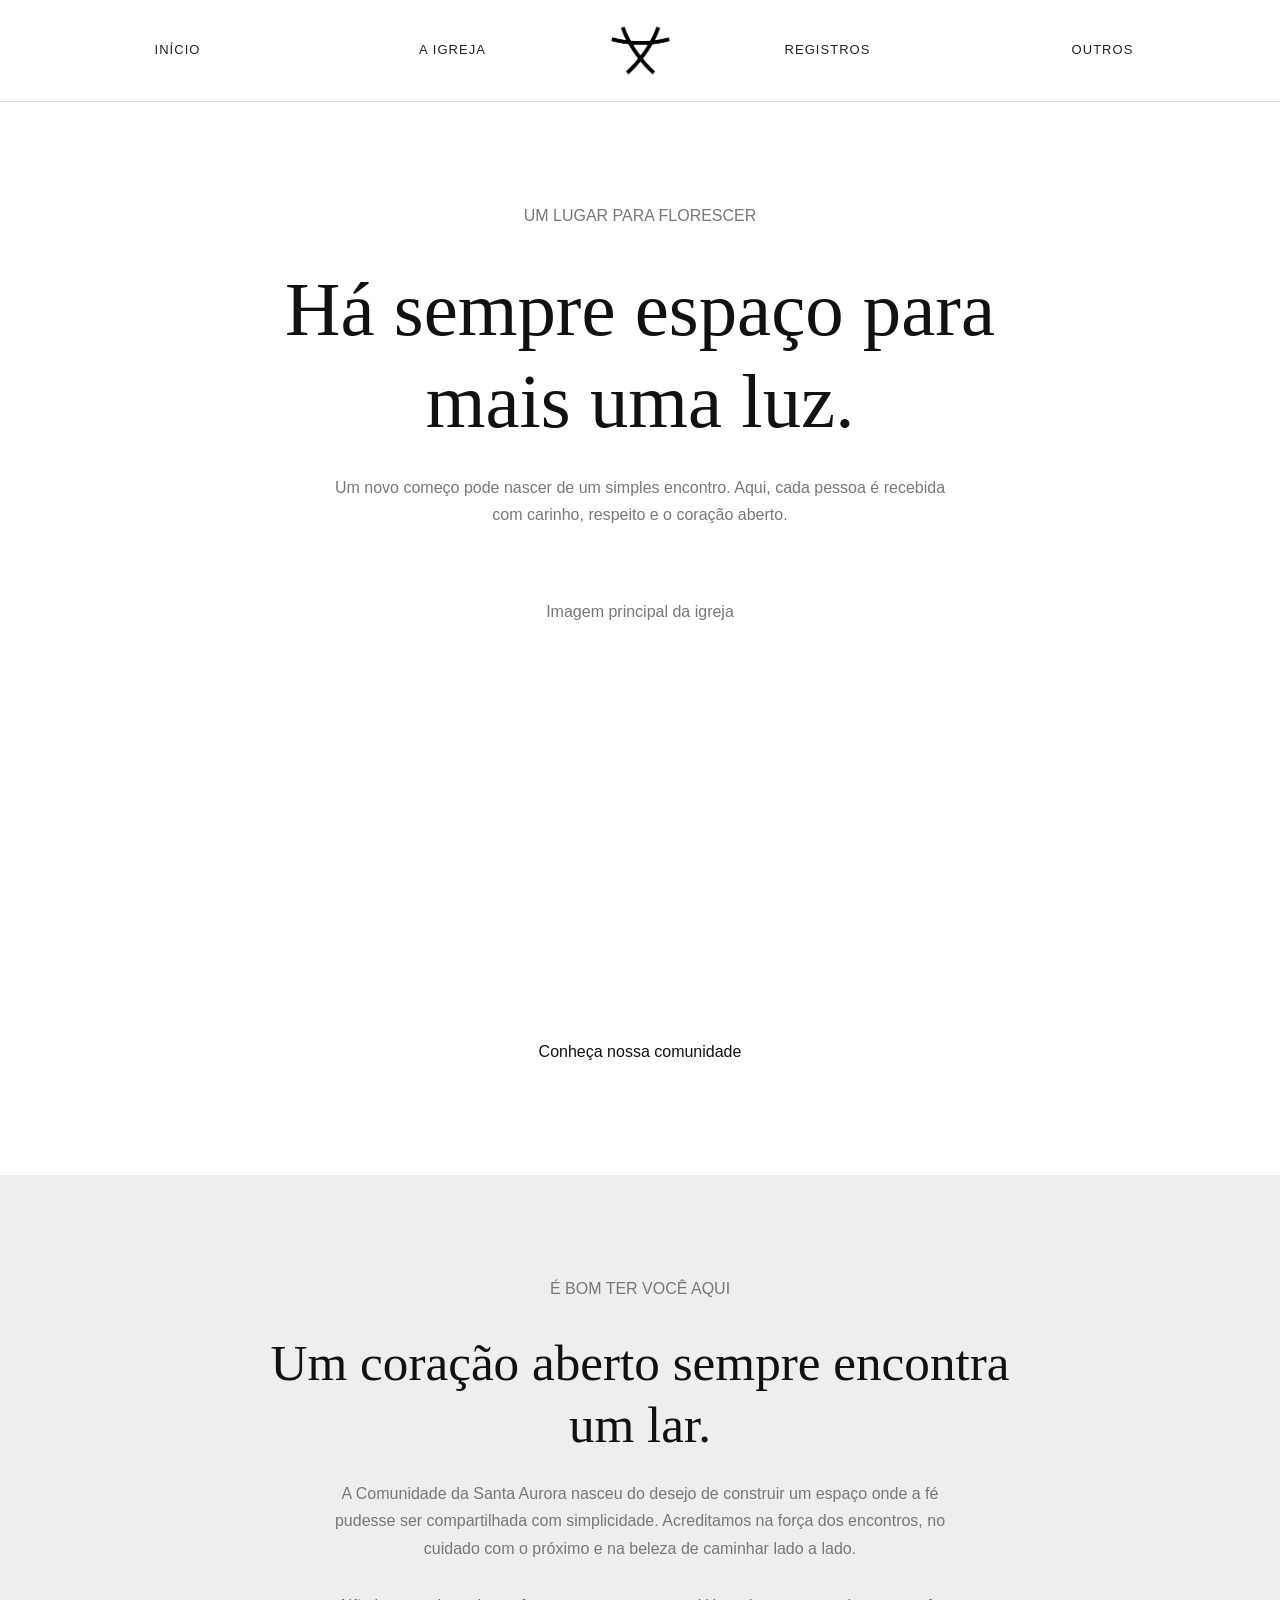
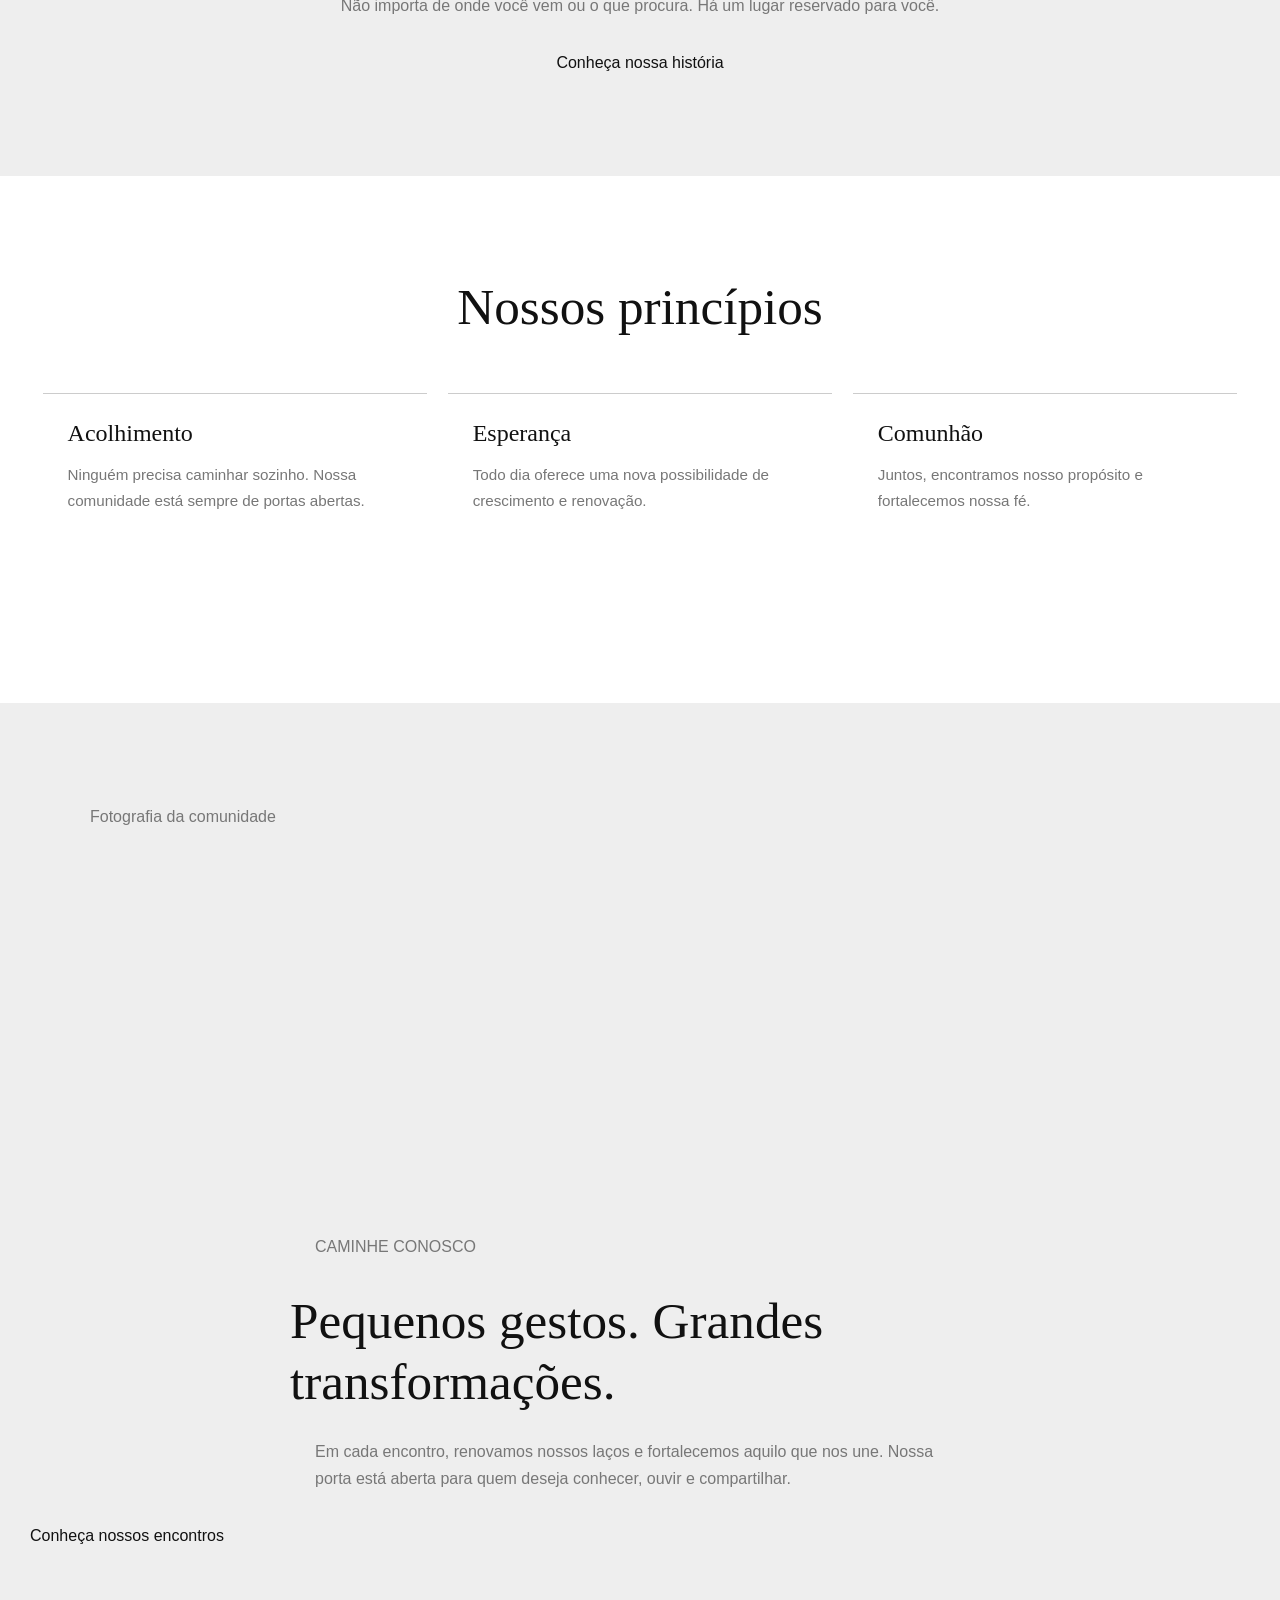
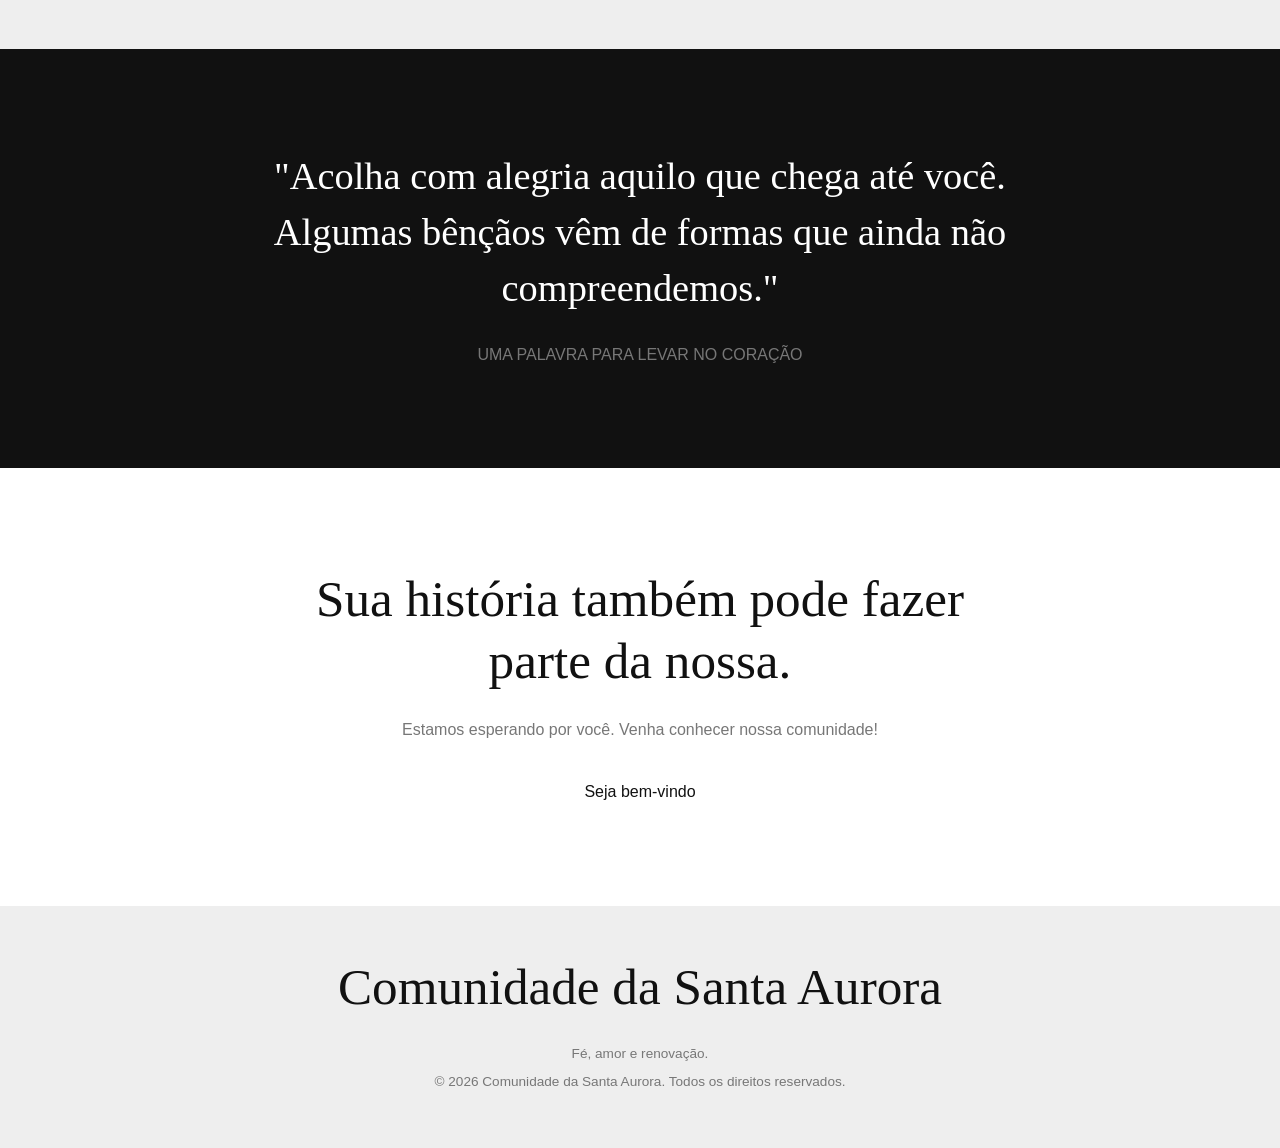
==== index.html @ d5512003 "Add files via upload" ====
<!DOCTYPE html>
<html lang="pt-BR">

<head>
    <meta charset="UTF-8">
    <meta name="viewport" content="width=device-width, initial-scale=1.0">
    <meta name="description" content="Comunidade da Santa Aurora. Um lugar de fé, amor e renovação.">
    <title>Comunidade da Santa Aurora</title>
    <link rel="stylesheet" href="./style.css">
    <link rel="stylesheet" href="css/header.css">
</head>

<body>
    <div id="site-header"></div>
    <script src="js/header.js"></script>
    
    <main>

        <!-- APRESENTAÇÃO PRINCIPAL -->
        <section id="inicio">

            <div class="logo">
                <!-- Espaço reservado para o logotipo -->
            </div>

            <p>UM LUGAR PARA FLORESCER</p>

            <h1>
                Há sempre espaço para mais uma luz.
            </h1>

            <p>
                Um novo começo pode nascer de um simples encontro.
                Aqui, cada pessoa é recebida com carinho, respeito
                e o coração aberto.
            </p>

            <!-- Espaço reservado para imagem principal -->
            <div id="imagem-principal">
                <p>Imagem principal da igreja</p>
            </div>

            <a href="bem-vindo.html">
                Conheça nossa comunidade
            </a>

        </section>


        <!-- BOAS-VINDAS -->
        <section id="boas-vindas">

            <p>É BOM TER VOCÊ AQUI</p>

            <h2>
                Um coração aberto sempre encontra um lar.
            </h2>

            <p>
                A Comunidade da Santa Aurora nasceu do desejo
                de construir um espaço onde a fé pudesse ser
                compartilhada com simplicidade.

                Acreditamos na força dos encontros, no cuidado
                com o próximo e na beleza de caminhar lado a lado.
            </p>

            <p>
                Não importa de onde você vem ou o que procura.
                Há um lugar reservado para você.
            </p>

            <a href="historia.html">Conheça nossa história</a>

        </section>


        <!-- PRINCÍPIOS DA COMUNIDADE -->
        <section id="principios">

            <h2>Nossos princípios</h2>

            <article>
                <h3>Acolhimento</h3>
                <p>
                    Ninguém precisa caminhar sozinho.
                    Nossa comunidade está sempre de portas abertas.
                </p>
            </article>

            <article>
                <h3>Esperança</h3>
                <p>
                    Todo dia oferece uma nova possibilidade
                    de crescimento e renovação.
                </p>
            </article>

            <article>
                <h3>Comunhão</h3>
                <p>
                    Juntos, encontramos nosso propósito
                    e fortalecemos nossa fé.
                </p>
            </article>

        </section>


        <!-- APRESENTAÇÃO DA COMUNIDADE -->
        <section id="comunidade">

            <!-- Espaço reservado para fotografia -->
            <div id="imagem-comunidade">
                <p>Fotografia da comunidade</p>
            </div>

            <p>CAMINHE CONOSCO</p>

            <h2>
                Pequenos gestos.
                Grandes transformações.
            </h2>

            <p>
                Em cada encontro, renovamos nossos laços e
                fortalecemos aquilo que nos une.

                Nossa porta está aberta para quem deseja
                conhecer, ouvir e compartilhar.
            </p>

            <a href="encontros.html">Conheça nossos encontros</a>

        </section>


        <!-- MENSAGEM FINAL -->
        <section id="mensagem">

            <blockquote>
                "Acolha com alegria aquilo que chega até você.
                Algumas bênçãos vêm de formas que ainda
                não compreendemos."
            </blockquote>

            <p>UMA PALAVRA PARA LEVAR NO CORAÇÃO</p>

        </section>


        <!-- CONVITE FINAL -->
        <section id="convite">

            <h2>
                Sua história também pode fazer parte da nossa.
            </h2>

            <p>
                Estamos esperando por você.
                Venha conhecer nossa comunidade!
            </p>

            <a href="bem-vindo.html">Seja bem-vindo</a>

        </section>

    </main>


    <!-- RODAPÉ -->
    <footer>

        <h2>Comunidade da Santa Aurora</h2>

        <p>Fé, amor e renovação.</p>

        <p>
            © 2026 Comunidade da Santa Aurora.
            Todos os direitos reservados.
        </p>

    </footer>

</body>

</html>
---- style.css ----
/* ========================================
   SANTA AURORA — ESTILO
======================================== */

:root {
    --white: #ffffff;
    --black: #111111;
    --gray: #777777;
    --light-gray: #eeeeee;
    --dark-gray: #333333;

    --font-title: Georgia, "Times New Roman", serif;
    --font-body: Arial, Helvetica, sans-serif;

    --container: 1100px;
}

/* RESET */

* {
    margin: 0;
    padding: 0;
    box-sizing: border-box;
}

html {
    scroll-behavior: smooth;
}

body {
    background: var(--white);
    color: var(--black);
    font-family: var(--font-body);
    font-size: 16px;
    line-height: 1.7;
}

a {
    color: inherit;
    text-decoration: none;
}

/* ESTRUTURA */

main {
    width: 100%;
}

section {
    padding: 100px 30px;
}

section>* {
    max-width: var(--container);
    margin-left: auto;
    margin-right: auto;
}

/* TIPOGRAFIA */

h1,
h2,
h3 {
    font-family: var(--font-title);
    font-weight: normal;
    line-height: 1.2;
}

h1 {
    font-size: clamp(3rem, 6vw, 5rem);
}

h2 {
    font-size: clamp(2.2rem, 4vw, 3.2rem);
    margin-bottom: 25px;
}

h3 {
    font-size: 1.5rem;
    margin-bottom: 15px;
}

p {
    color: var(--gray);
}

.kicker {
    font-size: 0.75rem;
    font-weight: bold;
    letter-spacing: 0.2em;
    text-transform: uppercase;
    color: var(--gray);
    margin-bottom: 20px;
}

/* BOTÕES E LINKS */

.button {
    display: inline-block;
    padding: 14px 30px;

    background: var(--black);
    color: var(--white);

    font-size: 0.85rem;
    letter-spacing: 0.05em;

    transition: background 0.2s;
}

.button:hover {
    background: var(--dark-gray);
}

/* IMAGENS */

.image-placeholder {
    width: 100%;
    min-height: 300px;

    display: flex;
    align-items: center;
    justify-content: center;

    background: var(--light-gray);
    color: var(--gray);

    font-size: 0.75rem;
    letter-spacing: 0.15em;
    text-transform: uppercase;
}

/* INÍCIO */

#inicio {
    padding-top: 100px;
    padding-bottom: 110px;
    text-align: center;
}

#inicio .logo-placeholder {
    width: 90px;
    height: 90px;
    margin: 0 auto 40px;
    background: var(--light-gray);
}

#inicio .logo-placeholder::after {
    content: "LOGO";
    display: flex;
    height: 100%;
    align-items: center;
    justify-content: center;
    color: var(--gray);
    font-size: 0.7rem;
    letter-spacing: 0.15em;
}

#inicio h1 {
    max-width: 850px;
    margin-bottom: 25px;
}

#inicio p {
    max-width: 620px;
    margin: 0 auto 35px;
}

#imagem-principal {
    max-width: 1000px;
    min-height: 440px;
    margin-top: 70px;
}

/* BOAS-VINDAS */

#boas-vindas {
    background: var(--light-gray);
    text-align: center;
}

#boas-vindas h2 {
    max-width: 750px;
}

#boas-vindas p {
    max-width: 650px;
    margin-bottom: 30px;
}

/* PRINCÍPIOS */

#principios {
    text-align: center;
}

#principios>h2 {
    margin-bottom: 55px;
}

#principios article {
    display: inline-block;
    vertical-align: top;

    width: calc(33.333% - 22px);
    min-height: 210px;

    padding: 25px;
    margin: 0 8px;

    border-top: 1px solid #cccccc;
    text-align: left;
}

#principios article h3 {
    color: var(--black);
}

#principios article p {
    font-size: 0.95rem;
}

/* COMUNIDADE */

#comunidade {
    background: var(--light-gray);
}

#imagem-comunidade {
    min-height: 380px;
    margin-bottom: 50px;
}

#comunidade h2 {
    max-width: 700px;
}

#comunidade p {
    max-width: 650px;
    margin-bottom: 30px;
}

/* MENSAGEM */

#mensagem {
    background: var(--black);
    color: var(--white);
    text-align: center;
}

#mensagem blockquote {
    max-width: 850px;
    margin: 0 auto 25px;

    font-family: var(--font-title);
    font-size: clamp(1.8rem, 3vw, 2.7rem);
    line-height: 1.45;
}

#mensagem cite {
    color: #aaaaaa;
    font-size: 0.85rem;
    font-style: normal;
}

/* CONVITE */

#convite {
    text-align: center;
}

#convite h2 {
    max-width: 750px;
}

#convite p {
    max-width: 600px;
    margin-bottom: 35px;
}

/* RODAPÉ */

footer {
    padding: 50px 25px;
    background: var(--light-gray);
    text-align: center;
}

footer p {
    font-size: 0.85rem;
    margin-bottom: 5px;
}

footer p:first-child {
    color: var(--black);
    font-family: var(--font-title);
    font-size: 1.4rem;
}

/* RESPONSIVIDADE */

@media (max-width: 768px) {
    section {
        padding: 70px 22px;
    }

    #inicio {
        padding-top: 65px;
    }

    #imagem-principal {
        min-height: 280px;
        margin-top: 45px;
    }

    #imagem-comunidade {
        min-height: 250px;
    }

    #principios article {
        display: block;
        width: 100%;
        min-height: auto;
        margin: 20px 0;
    }
}

@media (max-width: 480px) {
    body {
        font-size: 15px;
    }

    section {
        padding: 55px 20px;
    }

    #imagem-principal {
        min-height: 220px;
    }

    .button {
        width: 100%;
        text-align: center;
    }
}
---- css/header.css ----
.site-header {
  width: 100%;
  background: #ffffff;
  border-bottom: 1px solid #dddddd;
  padding: 18px 40px;
}

.header-nav {
  max-width: 1200px;
  margin: 0 auto;

  display: grid;
  grid-template-columns: 1fr 1fr 100px 1fr 1fr;
  align-items: center;
  text-align: center;
}

.header-nav a {
  color: #222222;
  font-family: Arial, sans-serif;
  font-size: 13px;
  font-weight: 500;
  letter-spacing: 0.08em;
  text-transform: uppercase;
  text-decoration: none;

  transition: color 0.2s;
}

.header-nav a:hover {
  color: #888888;
}

.header-logo {
  display: flex;
  justify-content: center;
  align-items: center;
}

.header-logo img {
  width: 65px;
  height: 65px;
  object-fit: contain;
}

/* MOBILE */

@media (max-width: 600px) {
  .site-header {
    padding: 15px 12px;
  }

  .header-nav {
    grid-template-columns: 1fr 1fr 65px 1fr 1fr;
    gap: 5px;
  }

  .header-nav a {
    font-size: 9px;
    letter-spacing: 0;
  }

  .header-logo img {
    width: 45px;
    height: 45px;
  }
}
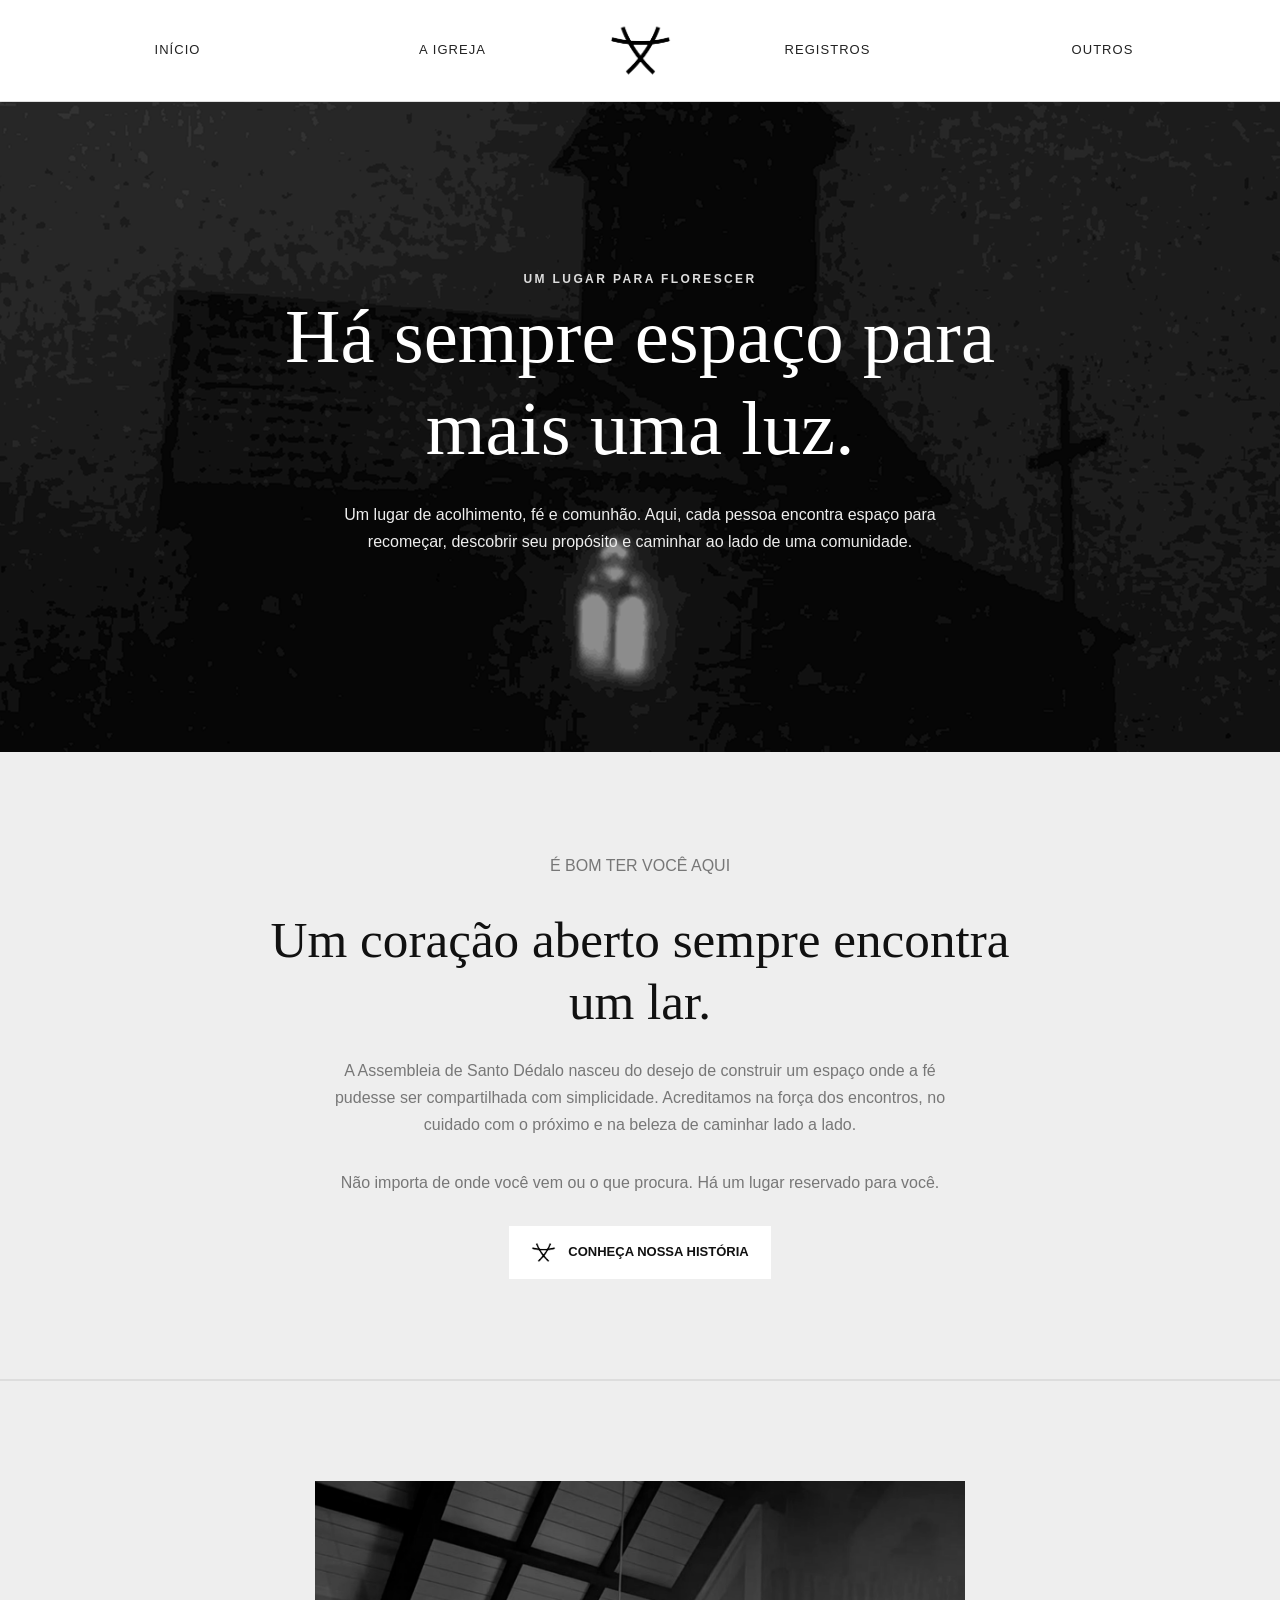
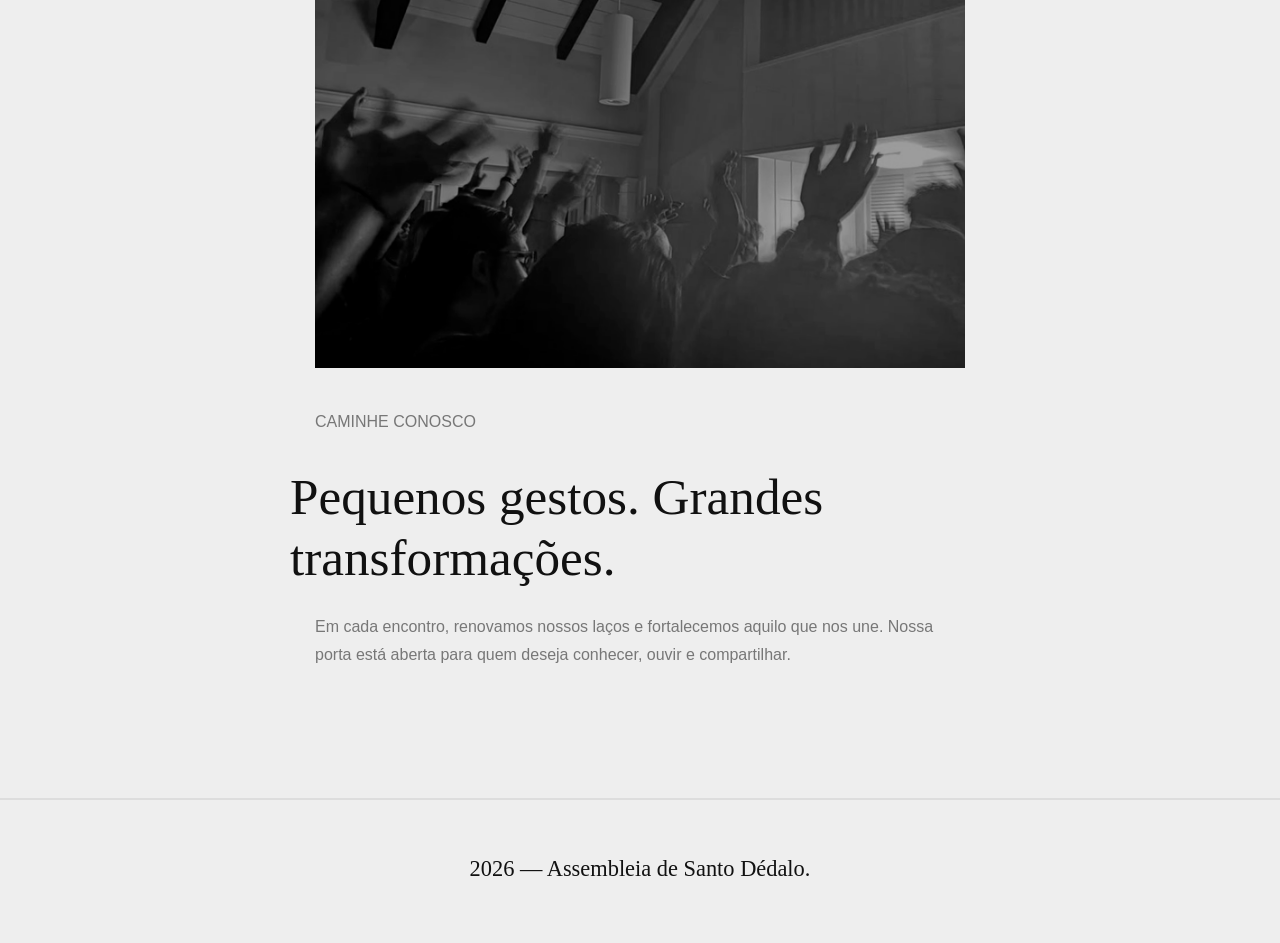
==== commit caaacb76: "aaaa" ====
--- a/index.html
+++ b/index.html
@@ -4,8 +4,8 @@
 <head>
     <meta charset="UTF-8">
     <meta name="viewport" content="width=device-width, initial-scale=1.0">
-    <meta name="description" content="Comunidade da Santa Aurora. Um lugar de fé, amor e renovação.">
-    <title>Comunidade da Santa Aurora</title>
+    <meta name="description" content="Assembleia de Santo Dédalo. Um lugar de fé, amor e renovação.">
+    <title>Assembleia de Santo Dédalo</title>
     <link rel="stylesheet" href="./style.css">
     <link rel="stylesheet" href="css/header.css">
 </head>
@@ -13,37 +13,26 @@
 <body>
     <div id="site-header"></div>
     <script src="js/header.js"></script>
-    
+
     <main>
 
         <!-- APRESENTAÇÃO PRINCIPAL -->
         <section id="inicio">
-
-            <div class="logo">
-                <!-- Espaço reservado para o logotipo -->
+            <div class="hero-image">
+                <img src="./assets/foto-da-igreja.png" alt="Fotografia da igreja">
             </div>
 
-            <p>UM LUGAR PARA FLORESCER</p>
+            <div class="hero-content">
+                <span class="kicker">UM LUGAR PARA FLORESCER</span>
 
-            <h1>
-                Há sempre espaço para mais uma luz.
-            </h1>
+                <h1>Há sempre espaço para mais uma luz.</h1>
 
-            <p>
-                Um novo começo pode nascer de um simples encontro.
-                Aqui, cada pessoa é recebida com carinho, respeito
-                e o coração aberto.
-            </p>
-
-            <!-- Espaço reservado para imagem principal -->
-            <div id="imagem-principal">
-                <p>Imagem principal da igreja</p>
+                <p>
+                    Um lugar de acolhimento, fé e comunhão.
+                    Aqui, cada pessoa encontra espaço para recomeçar,
+                    descobrir seu propósito e caminhar ao lado de uma comunidade.
+                </p>
             </div>
-
-            <a href="bem-vindo.html">
-                Conheça nossa comunidade
-            </a>
-
         </section>
 
 
@@ -57,7 +46,7 @@
             </h2>
 
             <p>
-                A Comunidade da Santa Aurora nasceu do desejo
+                A Assembleia de Santo Dédalo nasceu do desejo
                 de construir um espaço onde a fé pudesse ser
                 compartilhada com simplicidade.
 
@@ -70,39 +59,10 @@
                 Há um lugar reservado para você.
             </p>
 
-            <a href="historia.html">Conheça nossa história</a>
-
-        </section>
-
-
-        <!-- PRINCÍPIOS DA COMUNIDADE -->
-        <section id="principios">
-
-            <h2>Nossos princípios</h2>
-
-            <article>
-                <h3>Acolhimento</h3>
-                <p>
-                    Ninguém precisa caminhar sozinho.
-                    Nossa comunidade está sempre de portas abertas.
-                </p>
-            </article>
-
-            <article>
-                <h3>Esperança</h3>
-                <p>
-                    Todo dia oferece uma nova possibilidade
-                    de crescimento e renovação.
-                </p>
-            </article>
-
-            <article>
-                <h3>Comunhão</h3>
-                <p>
-                    Juntos, encontramos nosso propósito
-                    e fortalecemos nossa fé.
-                </p>
-            </article>
+            <a href="historia.html" class="botao-historia">
+                <img src="./assets/simbolo-igreja.png" alt="">
+                <span>Conheça nossa história</span>
+            </a>
 
         </section>
 
@@ -112,7 +72,7 @@
 
             <!-- Espaço reservado para fotografia -->
             <div id="imagem-comunidade">
-                <p>Fotografia da comunidade</p>
+                <img src="./assets/foto-comunidade.png" alt="Fotografia da comunidade">
             </div>
 
             <p>CAMINHE CONOSCO</p>
@@ -130,54 +90,13 @@
                 conhecer, ouvir e compartilhar.
             </p>
 
-            <a href="encontros.html">Conheça nossos encontros</a>
-
         </section>
-
-
-        <!-- MENSAGEM FINAL -->
-        <section id="mensagem">
-
-            <blockquote>
-                "Acolha com alegria aquilo que chega até você.
-                Algumas bênçãos vêm de formas que ainda
-                não compreendemos."
-            </blockquote>
-
-            <p>UMA PALAVRA PARA LEVAR NO CORAÇÃO</p>
-
-        </section>
-
-
-        <!-- CONVITE FINAL -->
-        <section id="convite">
-
-            <h2>
-                Sua história também pode fazer parte da nossa.
-            </h2>
-
-            <p>
-                Estamos esperando por você.
-                Venha conhecer nossa comunidade!
-            </p>
-
-            <a href="bem-vindo.html">Seja bem-vindo</a>
-
-        </section>
-
-    </main>
 
 
     <!-- RODAPÉ -->
     <footer>
-
-        <h2>Comunidade da Santa Aurora</h2>
-
-        <p>Fé, amor e renovação.</p>
-
         <p>
-            © 2026 Comunidade da Santa Aurora.
-            Todos os direitos reservados.
+            2026 — Assembleia de Santo Dédalo.
         </p>
 
     </footer>
--- a/style.css
+++ b/style.css
@@ -1,5 +1,5 @@
 /* ========================================
-   SANTA AURORA — ESTILO
+   ESTILO — NOME DA IGREJA
 ======================================== */
 
 :root {
@@ -130,46 +130,87 @@
     text-transform: uppercase;
 }
 
-/* INÍCIO */
+
+/* ========================================
+   HERO — INÍCIO
+======================================== */
 
 #inicio {
-    padding-top: 100px;
-    padding-bottom: 110px;
-    text-align: center;
-}
-
-#inicio .logo-placeholder {
-    width: 90px;
-    height: 90px;
-    margin: 0 auto 40px;
-    background: var(--light-gray);
-}
-
-#inicio .logo-placeholder::after {
-    content: "LOGO";
+    position: relative;
+    width: 100%;
+    height: 650px;
+    min-height: 0;
+    padding: 0;
+
     display: flex;
-    height: 100%;
     align-items: center;
     justify-content: center;
-    color: var(--gray);
-    font-size: 0.7rem;
-    letter-spacing: 0.15em;
-}
-
-#inicio h1 {
+
+    overflow: hidden;
+    background: var(--black);
+    text-align: center;
+}
+
+#inicio .hero-image {
+    position: absolute;
+    inset: 0;
+
+    width: 100%;
+    max-width: none;
+    height: 100%;
+    margin: 0;
+}
+
+#inicio .hero-image img {
+    display: block;
+    width: 100%;
+    height: 100%;
+    max-width: none;
+
+    object-fit: cover;
+    object-position: center;
+}
+
+#inicio .hero-image::after {
+    content: "";
+    position: absolute;
+    inset: 0;
+
+    background: rgba(0, 0, 0, 0.45);
+}
+
+#inicio .hero-content {
+    position: relative;
+    z-index: 1;
+
+    width: 100%;
     max-width: 850px;
+    margin: 0;
+    padding: 100px 25px;
+}
+
+#inicio .hero-content .kicker {
+    color: #dddddd;
+}
+
+#inicio .hero-content h1 {
+    color: var(--white);
     margin-bottom: 25px;
 }
 
-#inicio p {
+#inicio .hero-content p {
     max-width: 620px;
     margin: 0 auto 35px;
-}
-
-#imagem-principal {
-    max-width: 1000px;
-    min-height: 440px;
-    margin-top: 70px;
+    color: #eeeeee;
+}
+
+#inicio .hero-content .button {
+    background: var(--white);
+    color: var(--black);
+}
+
+#inicio .hero-content .button:hover {
+    background: #dddddd;
 }
 
 /* BOAS-VINDAS */
@@ -188,47 +229,32 @@
     margin-bottom: 30px;
 }
 
-/* PRINCÍPIOS */
-
-#principios {
-    text-align: center;
-}
-
-#principios>h2 {
-    margin-bottom: 55px;
-}
-
-#principios article {
-    display: inline-block;
-    vertical-align: top;
-
-    width: calc(33.333% - 22px);
-    min-height: 210px;
-
-    padding: 25px;
-    margin: 0 8px;
-
-    border-top: 1px solid #cccccc;
-    text-align: left;
-}
-
-#principios article h3 {
-    color: var(--black);
-}
-
-#principios article p {
-    font-size: 0.95rem;
-}
-
 /* COMUNIDADE */
 
 #comunidade {
+    border-top: 2px solid #dddddd;
+    padding-top: 100px;
+    border-bottom: 2px solid #dddddd;
+    padding-bottom: 100px;
     background: var(--light-gray);
 }
 
+/* FOTO DA COMUNIDADE */
+
 #imagem-comunidade {
-    min-height: 380px;
-    margin-bottom: 50px;
+    width: 100%;
+    max-width: 650px;
+    aspect-ratio: 4 / 3;
+    margin: 0 auto 40px;
+    overflow: hidden;
+}
+
+#imagem-comunidade img {
+    display: block;
+    width: 100%;
+    height: 100%;
+    object-fit: cover;
+    object-position: center;
 }
 
 #comunidade h2 {
@@ -263,21 +289,6 @@
     font-style: normal;
 }
 
-/* CONVITE */
-
-#convite {
-    text-align: center;
-}
-
-#convite h2 {
-    max-width: 750px;
-}
-
-#convite p {
-    max-width: 600px;
-    margin-bottom: 35px;
-}
-
 /* RODAPÉ */
 
 footer {
@@ -297,20 +308,65 @@
     font-size: 1.4rem;
 }
 
-/* RESPONSIVIDADE */
+/* BOTÃO CONHEÇA NOSSA HISTÓRIA */
+
+a.botao-historia {
+    display: inline-flex;
+    align-items: center;
+    justify-content: center;
+    gap: 12px;
+
+    width: fit-content;
+    padding: 14px 22px;
+
+    background-color: #ffffff;
+    color: #111111 !important;
+
+    font-family: Arial, sans-serif;
+    font-size: 13px;
+    font-weight: bold;
+    text-decoration: none !important;
+    text-transform: uppercase;
+
+    opacity: 1;
+    visibility: visible;
+
+    transition: background-color 0.2s;
+}
+
+a.botao-historia img {
+    display: block;
+    width: 25px;
+    height: 25px;
+    object-fit: contain;
+}
+
+a.botao-historia span {
+    display: block;
+    color: #111111;
+}
+
+a.botao-historia:hover {
+    background-color: #dddddd;
+    color: #111111;
+}
+
+/* ========================================
+   RESPONSIVIDADE
+======================================== */
 
 @media (max-width: 768px) {
+
     section {
         padding: 70px 22px;
     }
 
     #inicio {
-        padding-top: 65px;
-    }
-
-    #imagem-principal {
-        min-height: 280px;
-        margin-top: 45px;
+        height: 580px;
+    }
+
+    #inicio .hero-content {
+        padding: 80px 22px;
     }
 
     #imagem-comunidade {
@@ -326,6 +382,7 @@
 }
 
 @media (max-width: 480px) {
+
     body {
         font-size: 15px;
     }
@@ -334,12 +391,11 @@
         padding: 55px 20px;
     }
 
-    #imagem-principal {
-        min-height: 220px;
-    }
-
-    .button {
-        width: 100%;
-        text-align: center;
+    #inicio {
+        height: 540px;
+    }
+
+    #inicio .hero-content {
+        padding: 65px 20px;
     }
 }
